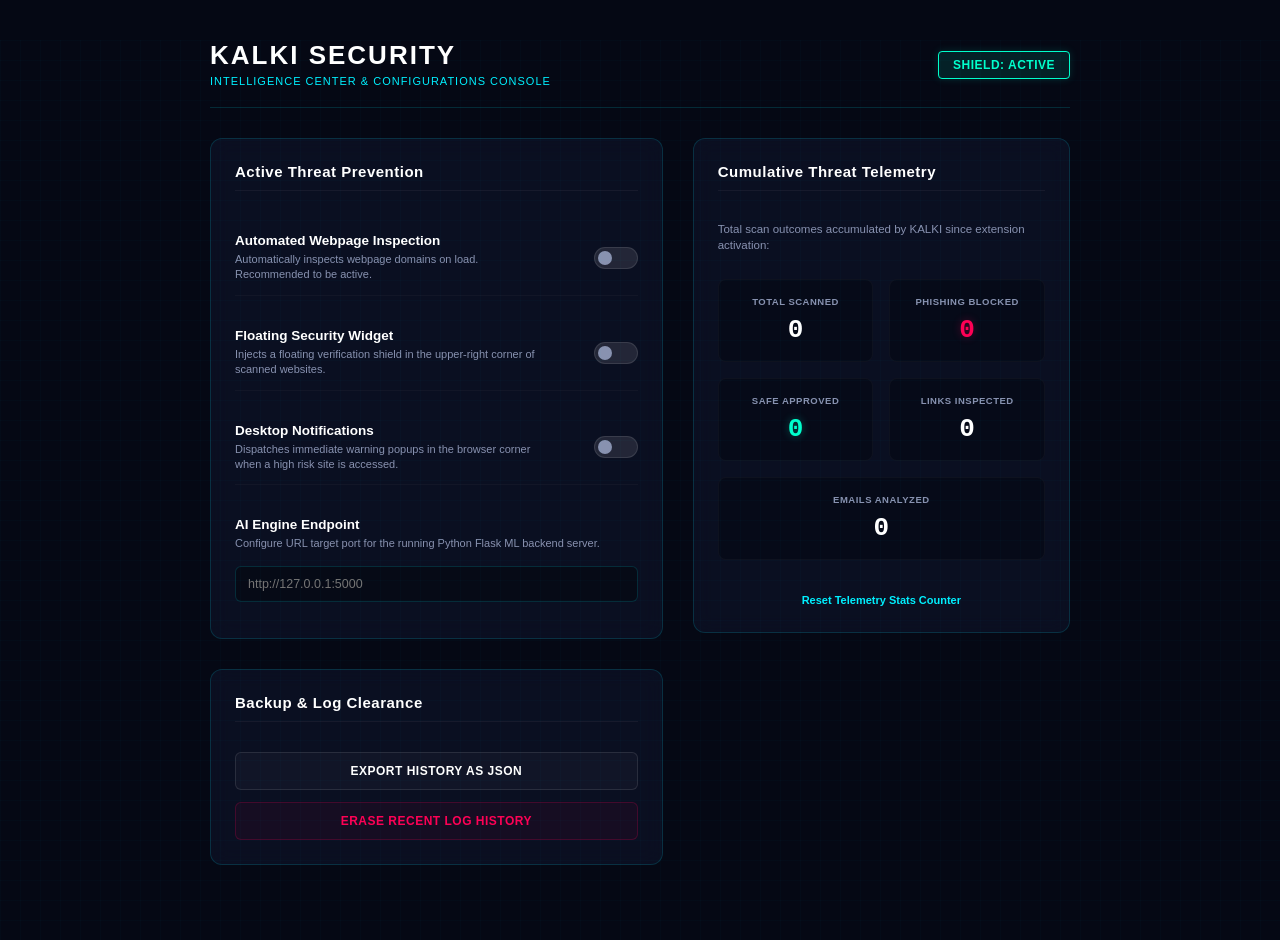
==== extension/settings.html @ 386f2572 "Initial commit of KALKI extension with smart heuristics and landing page" ====
<!DOCTYPE html>
<html lang="en">
<head>
  <meta charset="UTF-8">
  <meta name="viewport" content="width=device-width, initial-scale=1.0">
  <title>KALKI Security Configurations</title>
  <link rel="stylesheet" href="popup.css">
  <style>
    /* Styling extension specifically for the full-page configurations console */
    body {
      width: 100%;
      height: 100vh;
      overflow-y: auto;
      background: var(--bg-dark);
      padding: 0;
      margin: 0;
    }

    .config-wrapper {
      max-width: 900px;
      margin: 40px auto;
      padding: 0 20px;
    }

    .settings-header {
      margin-bottom: 30px;
      display: flex;
      justify-content: space-between;
      align-items: center;
      border-bottom: 1px solid var(--border-cyan);
      padding-bottom: 20px;
    }

    .settings-brand h1 {
      font-size: 26px;
      font-weight: 900;
      letter-spacing: 2px;
      color: #ffffff;
    }

    .settings-brand p {
      color: var(--color-cyan);
      font-size: 11px;
      text-transform: uppercase;
      letter-spacing: 1px;
      margin-top: 4px;
    }

    .grid-layout {
      display: grid;
      grid-template-columns: 1.2fr 1fr;
      gap: 30px;
    }

    @media (max-width: 768px) {
      .grid-layout {
        grid-template-columns: 1fr;
      }
    }

    .panel-card {
      padding: 24px;
      display: flex;
      flex-direction: column;
      gap: 20px;
      margin-bottom: 30px;
    }

    .panel-title {
      font-size: 15px;
      font-weight: 800;
      color: #ffffff;
      border-bottom: 1px solid rgba(255, 255, 255, 0.05);
      padding-bottom: 10px;
      letter-spacing: 0.5px;
      margin-bottom: 10px;
    }

    /* Modern Cyber Switch Toggle Toggles */
    .setting-item {
      display: flex;
      justify-content: space-between;
      align-items: center;
      padding: 12px 0;
      border-bottom: 1px solid rgba(255, 255, 255, 0.03);
    }

    .setting-item:last-child {
      border-bottom: none;
    }

    .setting-info {
      display: flex;
      flex-direction: column;
      gap: 4px;
      max-width: 75%;
    }

    .setting-label {
      font-size: 13.5px;
      font-weight: 700;
      color: #ffffff;
    }

    .setting-desc {
      font-size: 11px;
      color: var(--color-text-secondary);
      line-height: 1.4;
    }

    /* Custom Checkbox Toggle Switch CSS */
    .switch {
      position: relative;
      display: inline-block;
      width: 44px;
      height: 22px;
      flex-shrink: 0;
    }

    .switch input {
      opacity: 0;
      width: 0;
      height: 0;
    }

    .slider {
      position: absolute;
      cursor: pointer;
      top: 0;
      left: 0;
      right: 0;
      bottom: 0;
      background-color: rgba(255, 255, 255, 0.1);
      transition: .3s;
      border-radius: 22px;
      border: 1px solid rgba(255, 255, 255, 0.1);
    }

    .slider::before {
      position: absolute;
      content: "";
      height: 14px;
      width: 14px;
      left: 3px;
      bottom: 3px;
      background-color: var(--color-text-secondary);
      transition: .3s;
      border-radius: 50%;
    }

    input:checked + .slider {
      background-color: rgba(0, 240, 255, 0.15);
      border-color: var(--color-cyan);
      box-shadow: 0 0 8px rgba(0, 240, 255, 0.25);
    }

    input:checked + .slider::before {
      transform: translateX(22px);
      background-color: var(--color-cyan);
      box-shadow: 0 0 6px var(--color-cyan);
    }

    /* Stats Grid Dashboard */
    .stats-layout {
      display: grid;
      grid-template-columns: 1fr 1fr;
      gap: 16px;
    }

    .stat-card {
      padding: 16px;
      background: rgba(0, 0, 0, 0.25);
      border-radius: 8px;
      border: 1px solid rgba(255, 255, 255, 0.03);
      text-align: center;
      display: flex;
      flex-direction: column;
      gap: 4px;
    }

    .stat-number {
      font-size: 26px;
      font-weight: 900;
      font-family: monospace;
      color: #ffffff;
      margin-top: 4px;
    }

    .stat-number.phish {
      color: var(--color-phish);
      text-shadow: 0 0 8px rgba(255, 0, 85, 0.3);
    }

    .stat-number.safe {
      color: var(--color-safe);
      text-shadow: 0 0 8px rgba(0, 255, 204, 0.3);
    }

    /* Utility action buttons styling */
    .btn-group-column {
      display: flex;
      flex-direction: column;
      gap: 12px;
    }

    .secondary-btn {
      width: 100%;
      background: rgba(255, 255, 255, 0.03);
      border: 1px solid rgba(255, 255, 255, 0.1);
      border-radius: 6px;
      color: #ffffff;
      padding: 11px 0;
      font-size: 12px;
      font-weight: 700;
      cursor: pointer;
      transition: all 0.3s;
      letter-spacing: 0.5px;
    }

    .secondary-btn:hover {
      background: rgba(255, 255, 255, 0.08);
      border-color: rgba(255, 255, 255, 0.2);
    }

    .danger-btn {
      width: 100%;
      background: rgba(255, 0, 85, 0.05);
      border: 1px solid rgba(255, 0, 85, 0.2);
      border-radius: 6px;
      color: var(--color-phish);
      padding: 11px 0;
      font-size: 12px;
      font-weight: 700;
      cursor: pointer;
      transition: all 0.3s;
      letter-spacing: 0.5px;
    }

    .danger-btn:hover {
      background: rgba(255, 0, 85, 0.12);
      border-color: var(--color-phish);
      box-shadow: var(--glow-phish);
    }

    .toast {
      position: fixed;
      bottom: 24px;
      right: 24px;
      background: rgba(12, 18, 38, 0.95);
      border: 1px solid var(--color-cyan);
      box-shadow: 0 4px 15px rgba(0, 240, 255, 0.2);
      color: #ffffff;
      padding: 12px 24px;
      border-radius: 6px;
      font-size: 12.5px;
      font-weight: 700;
      opacity: 0;
      transform: translateY(10px);
      transition: all 0.3s cubic-bezier(0.25, 0.8, 0.25, 1);
      z-index: 100;
    }

    .toast.show {
      opacity: 1;
      transform: translateY(0);
    }
  </style>
</head>
<body>
  <!-- Space/Cyber Grid Background -->
  <div class="cyber-grid"></div>

  <div class="config-wrapper">
    <!-- Header -->
    <header class="settings-header">
      <div class="settings-brand">
        <h1>KALKI SECURITY</h1>
        <p>Intelligence Center & Configurations Console</p>
      </div>
      <div>
        <span class="status-chip safe" style="font-size: 12px; padding: 6px 14px;">Shield: Active</span>
      </div>
    </header>

    <!-- Content Layout Grid -->
    <div class="grid-layout">
      <!-- LEFT COLUMN: SETTINGS CONTROLS -->
      <div class="left-col">
        <div class="glass panel-card">
          <h2 class="panel-title">Active Threat Prevention</h2>

          <!-- Toggle: Auto Scan -->
          <div class="setting-item">
            <div class="setting-info">
              <span class="setting-label">Automated Webpage Inspection</span>
              <span class="setting-desc">Automatically inspects webpage domains on load. Recommended to be active.</span>
            </div>
            <label class="switch">
              <input type="checkbox" id="chk-auto-scan">
              <span class="slider"></span>
            </label>
          </div>

          <!-- Toggle: Floating Badge -->
          <div class="setting-item">
            <div class="setting-info">
              <span class="setting-label">Floating Security Widget</span>
              <span class="setting-desc">Injects a floating verification shield in the upper-right corner of scanned websites.</span>
            </div>
            <label class="switch">
              <input type="checkbox" id="chk-floating-badge">
              <span class="slider"></span>
            </label>
          </div>

          <!-- Toggle: Notifications -->
          <div class="setting-item">
            <div class="setting-info">
              <span class="setting-label">Desktop Notifications</span>
              <span class="setting-desc">Dispatches immediate warning popups in the browser corner when a high risk site is accessed.</span>
            </div>
            <label class="switch">
              <input type="checkbox" id="chk-notifications">
              <span class="slider"></span>
            </label>
          </div>

          <!-- Input: Backend Url -->
          <div class="setting-item" style="flex-direction: column; align-items: flex-start; gap: 10px;">
            <div class="setting-info" style="max-width: 100%;">
              <span class="setting-label">AI Engine Endpoint</span>
              <span class="setting-desc">Configure URL target port for the running Python Flask ML backend server.</span>
            </div>
            <input type="text" id="txt-backend-url" placeholder="http://127.0.0.1:5000" style="margin-top: 4px;">
          </div>
        </div>

        <div class="glass panel-card">
          <h2 class="panel-title">Backup & Log Clearance</h2>
          <div class="btn-group-column">
            <button id="btn-export-logs" class="secondary-btn">EXPORT HISTORY AS JSON</button>
            <button id="btn-clear-history" class="danger-btn">ERASE RECENT LOG HISTORY</button>
          </div>
        </div>
      </div>

      <!-- RIGHT COLUMN: METRICS & TELEMETRY -->
      <div class="right-col">
        <div class="glass panel-card">
          <h2 class="panel-title">Cumulative Threat Telemetry</h2>
          <p class="section-desc" style="margin-bottom: 6px;">Total scan outcomes accumulated by KALKI since extension activation:</p>
          
          <div class="stats-layout">
            <div class="stat-card">
              <span class="label">Total Scanned</span>
              <div class="stat-number" id="stat-total-scans">0</div>
            </div>
            <div class="stat-card">
              <span class="label">Phishing Blocked</span>
              <div class="stat-number phish" id="stat-phishing-blocked">0</div>
            </div>
            <div class="stat-card">
              <span class="label">Safe Approved</span>
              <div class="stat-number safe" id="stat-safe-scans">0</div>
            </div>
            <div class="stat-card">
              <span class="label">Links Inspected</span>
              <div class="stat-number" id="stat-url-scans">0</div>
            </div>
            <div class="stat-card" style="grid-column: span 2;">
              <span class="label">Emails Analyzed</span>
              <div class="stat-number" id="stat-email-scans">0</div>
            </div>
          </div>

          <div style="text-align: center; margin-top: 10px;">
            <button id="btn-reset-stats" class="link-btn" style="font-size: 11px;">Reset Telemetry Stats Counter</button>
          </div>
        </div>
      </div>
    </div>
  </div>

  <!-- Toast popup for notifications -->
  <div id="settings-toast" class="toast">Configuration Saved Successfully.</div>

  <!-- Scripts -->
  <script src="utils.js"></script>
  <script src="settings.js"></script>
</body>
</html>
---- extension/popup.css ----
/* 
   KALKI - Extension Popup Stylesheet
   Theme: Cybersecurity Console (Microsoft Defender & CrowdStrike inspired)
   Color Palette: Deep Navy, Glassmorphic panels, Neon Cyan, Cyber Blue, Alert Pink-Red
*/

:root {
  --bg-dark: #050814;
  --bg-card: rgba(12, 18, 38, 0.75);
  --border-cyan: rgba(0, 240, 255, 0.15);
  --border-cyan-active: rgba(0, 240, 255, 0.4);
  
  --color-cyan: #00f0ff;
  --color-blue: #0066cc;
  --color-text-primary: #f0f4f8;
  --color-text-secondary: #8892b0;
  --color-safe: #00ffcc;
  --color-phish: #ff0055;
  --color-warn: #ffa500;
  
  --glow-cyan: 0 0 10px rgba(0, 240, 255, 0.3);
  --glow-safe: 0 0 12px rgba(0, 255, 204, 0.4);
  --glow-phish: 0 0 12px rgba(255, 0, 85, 0.4);
}

* {
  margin: 0;
  padding: 0;
  box-sizing: border-box;
}

body {
  width: 360px;
  height: 530px;
  background-color: var(--bg-dark);
  color: var(--color-text-primary);
  font-family: -apple-system, BlinkMacSystemFont, "Segoe UI", Roboto, "Helvetica Neue", Arial, sans-serif;
  overflow: hidden;
  position: relative;
}

/* Futuristic grid overlay background */
.cyber-grid {
  position: absolute;
  top: 0;
  left: 0;
  width: 100%;
  height: 100%;
  z-index: 1;
  background-image: 
    linear-gradient(rgba(0, 240, 255, 0.02) 1px, transparent 1px),
    linear-gradient(90deg, rgba(0, 240, 255, 0.02) 1px, transparent 1px);
  background-size: 20px 20px;
  pointer-events: none;
}

.app-container {
  position: relative;
  z-index: 2;
  width: 100%;
  height: 100%;
  display: flex;
  flex-direction: column;
}

/* Header styling */
.app-header {
  display: flex;
  justify-content: space-between;
  align-items: center;
  padding: 14px 16px;
  background: rgba(8, 12, 28, 0.85);
  border-bottom: 1px solid var(--border-cyan);
  backdrop-filter: blur(8px);
}

.brand {
  display: flex;
  align-items: center;
  gap: 10px;
}

.brand-logo {
  width: 26px;
  height: 26px;
  fill: var(--color-cyan);
  filter: drop-shadow(0 0 4px rgba(0, 240, 255, 0.6));
}

.brand-text h1 {
  font-size: 16px;
  font-weight: 900;
  letter-spacing: 1.5px;
  color: #ffffff;
  line-height: 1.1;
}

.brand-text .tagline {
  font-size: 8.5px;
  color: var(--color-text-secondary);
  letter-spacing: 0.5px;
  text-transform: uppercase;
}

.icon-btn {
  background: transparent;
  border: none;
  color: var(--color-text-secondary);
  cursor: pointer;
  padding: 6px;
  border-radius: 6px;
  transition: all 0.2s;
  display: flex;
  align-items: center;
  justify-content: center;
}

.icon-btn:hover {
  color: var(--color-cyan);
  background: rgba(0, 240, 255, 0.08);
}

/* Navigation Tabs */
.tab-navigation {
  display: flex;
  background: rgba(6, 10, 24, 0.9);
  border-bottom: 1px solid var(--border-cyan);
}

.tab-btn {
  flex: 1;
  background: none;
  border: none;
  color: var(--color-text-secondary);
  padding: 10px 0;
  font-size: 11.5px;
  font-weight: 700;
  text-transform: uppercase;
  letter-spacing: 0.8px;
  cursor: pointer;
  transition: all 0.3s;
  border-bottom: 2px solid transparent;
}

.tab-btn:hover {
  color: var(--color-cyan);
}

.tab-btn.active {
  color: var(--color-cyan);
  border-bottom-color: var(--color-cyan);
  background: rgba(0, 240, 255, 0.03);
}

/* Main Body scrollable viewport */
.app-body {
  flex: 1;
  padding: 14px;
  overflow-y: auto;
}

.app-body::-webkit-scrollbar {
  width: 4px;
}

.app-body::-webkit-scrollbar-track {
  background: transparent;
}

.app-body::-webkit-scrollbar-thumb {
  background: rgba(0, 240, 255, 0.2);
  border-radius: 2px;
}

/* Tab Panel States */
.tab-content {
  display: none;
  animation: fadeIn 0.4s ease-out;
}

.tab-content.active {
  display: block;
}

/* Glassmorphic Panel Cards */
.glass {
  background: var(--bg-card);
  border: 1px solid var(--border-cyan);
  border-radius: 12px;
  backdrop-filter: blur(10px);
  position: relative;
  overflow: hidden;
  transition: border-color 0.3s, box-shadow 0.3s;
}

.glass:hover {
  border-color: var(--border-cyan-active);
}

.status-card {
  padding: 16px;
  display: flex;
  flex-direction: column;
  gap: 12px;
}

.card-glow {
  position: absolute;
  top: 0;
  left: 50%;
  transform: translateX(-50%);
  width: 120px;
  height: 2px;
  border-radius: 50%;
  filter: blur(8px);
  transition: background 0.8s ease;
}

.status-header {
  display: flex;
  justify-content: space-between;
  align-items: center;
}

.section-title {
  font-size: 10px;
  font-weight: 700;
  color: var(--color-text-secondary);
  letter-spacing: 1px;
}

/* Status Chips */
.status-chip {
  padding: 3px 10px;
  border-radius: 4px;
  font-size: 11px;
  font-weight: 800;
  letter-spacing: 0.5px;
  border: 1px solid transparent;
  text-transform: uppercase;
}

.status-chip.loading {
  background: rgba(255, 255, 255, 0.05);
  color: var(--color-text-secondary);
  border-color: rgba(255, 255, 255, 0.1);
  animation: pulse 1.5s infinite;
}

.status-chip.safe {
  background: rgba(0, 255, 204, 0.1);
  color: var(--color-safe);
  border-color: var(--color-safe);
  box-shadow: 0 0 8px rgba(0, 255, 204, 0.15);
}

.status-chip.phishing {
  background: rgba(255, 0, 85, 0.1);
  color: var(--color-phish);
  border-color: var(--color-phish);
  box-shadow: 0 0 8px rgba(255, 0, 85, 0.15);
}

.status-chip.warn {
  background: rgba(255, 170, 0, 0.1);
  color: var(--color-warn);
  border-color: var(--color-warn);
}

.site-info {
  border-bottom: 1px solid rgba(255, 255, 255, 0.05);
  padding-bottom: 12px;
}

.label {
  font-size: 9.5px;
  font-weight: 700;
  text-transform: uppercase;
  color: var(--color-text-secondary);
  letter-spacing: 0.5px;
  display: block;
}

.domain-text {
  font-size: 16px;
  font-weight: 700;
  color: #ffffff;
  margin-top: 2px;
  word-break: break-all;
}

.url-text {
  font-size: 11px;
  color: var(--color-text-secondary);
  word-break: break-all;
  white-space: nowrap;
  overflow: hidden;
  text-overflow: ellipsis;
  margin-top: 1px;
}

/* Metrics and Gauges grid */
.metrics-grid {
  display: grid;
  grid-template-columns: 105px 1fr;
  gap: 16px;
  align-items: center;
  margin-top: 4px;
}

.metric-gauge {
  display: flex;
  justify-content: center;
  align-items: center;
}

.risk-gauge {
  width: 105px;
  height: 105px;
}

.gauge-bg {
  stroke: rgba(255, 255, 255, 0.03);
  stroke-width: 7;
  fill: transparent;
}

.gauge-fill {
  stroke: var(--color-cyan);
  stroke-width: 7;
  fill: transparent;
  stroke-dasharray: 251.2;
  stroke-dashoffset: 251.2;
  stroke-linecap: round;
  transform: rotate(-90deg);
  transform-origin: 50px 50px;
  transition: stroke-dashoffset 0.8s cubic-bezier(0.25, 1, 0.5, 1), stroke 0.8s ease;
}

.gauge-text {
  text-anchor: middle;
  fill: #ffffff;
  font-size: 22px;
  font-weight: 900;
  font-family: monospace;
}

.gauge-label {
  text-anchor: middle;
  fill: var(--color-text-secondary);
  font-size: 8px;
  font-weight: 700;
  letter-spacing: 1px;
}

.metric-stats {
  display: flex;
  flex-direction: column;
  gap: 12px;
}

.stat-box {
  display: flex;
  flex-direction: column;
  gap: 2px;
}

.stat-value {
  font-size: 18px;
  font-weight: 700;
  color: #ffffff;
}

.font-neon {
  text-shadow: 0 0 6px rgba(255, 255, 255, 0.2);
  transition: color 0.5s;
}

.progress-bar-bg {
  height: 4px;
  background: rgba(255, 255, 255, 0.08);
  border-radius: 2px;
  margin-top: 4px;
  overflow: hidden;
}

.progress-bar-fill {
  height: 100%;
  width: 0%;
  background: linear-gradient(90deg, var(--color-blue), var(--color-cyan));
  border-radius: 2px;
  box-shadow: var(--glow-cyan);
  transition: width 0.8s cubic-bezier(0.25, 1, 0.5, 1);
}

/* Heuristics explanations block */
.threat-reasons-container {
  background: rgba(0, 0, 0, 0.2);
  border-radius: 8px;
  padding: 10px;
  border: 1px solid rgba(255, 255, 255, 0.03);
}

.reasons-list {
  list-style: none;
  margin-top: 6px;
  display: flex;
  flex-direction: column;
  gap: 5px;
}

.reasons-list li {
  font-size: 11px;
  color: #ccd6f6;
  line-height: 1.35;
  padding-left: 12px;
  position: relative;
}

.reasons-list li::before {
  content: "•";
  position: absolute;
  left: 2px;
  color: var(--color-cyan);
}

/* TAB 2: MANUAL SCANNER STYLING */
.scanner-toggle {
  display: flex;
  background: rgba(6, 10, 24, 0.5);
  border: 1px solid var(--border-cyan);
  border-radius: 8px;
  margin-bottom: 12px;
  padding: 3px;
}

.scanner-tab {
  flex: 1;
  background: none;
  border: none;
  color: var(--color-text-secondary);
  padding: 8px 0;
  font-size: 11px;
  font-weight: 700;
  cursor: pointer;
  border-radius: 5px;
  transition: all 0.2s;
}

.scanner-tab.active {
  background: rgba(0, 240, 255, 0.1);
  color: var(--color-cyan);
}

.scanner-frame {
  display: none;
}

.scanner-frame.active {
  display: block;
}

.card-container {
  padding: 16px;
}

.card-container h3 {
  font-size: 15px;
  font-weight: 700;
  color: #ffffff;
  margin-bottom: 4px;
}

.section-desc {
  font-size: 11.5px;
  color: var(--color-text-secondary);
  margin-bottom: 14px;
  line-height: 1.4;
}

.input-group {
  margin-bottom: 14px;
}

input[type="text"], textarea {
  width: 100%;
  background: rgba(0, 0, 0, 0.3);
  border: 1px solid var(--border-cyan);
  border-radius: 6px;
  padding: 10px 12px;
  color: #ffffff;
  font-size: 12.5px;
  font-family: inherit;
  transition: border-color 0.2s, box-shadow 0.2s;
}

input[type="text"]:focus, textarea:focus {
  outline: none;
  border-color: rgba(0, 240, 255, 0.5);
  box-shadow: 0 0 8px rgba(0, 240, 255, 0.15);
}

textarea {
  resize: none;
}

/* Button style */
.glow-btn {
  width: 100%;
  background: linear-gradient(135deg, var(--color-blue) 0%, #0044aa 100%);
  border: 1px solid rgba(0, 240, 255, 0.3);
  border-radius: 6px;
  color: #ffffff;
  padding: 11px 0;
  font-size: 12px;
  font-weight: 700;
  letter-spacing: 1px;
  cursor: pointer;
  transition: all 0.3s;
  position: relative;
  overflow: hidden;
  box-shadow: 0 4px 15px rgba(0, 102, 204, 0.3);
}

.glow-btn:hover {
  transform: translateY(-1px);
  border-color: var(--color-cyan);
  box-shadow: 0 6px 20px rgba(0, 240, 255, 0.3);
}

.glow-btn:active {
  transform: translateY(1px);
}

.glow-btn.loading span {
  opacity: 0;
}

.glow-btn.loading::after {
  content: "";
  position: absolute;
  width: 16px;
  height: 16px;
  top: 0;
  left: 0;
  right: 0;
  bottom: 0;
  margin: auto;
  border: 2px solid transparent;
  border-top-color: #ffffff;
  border-radius: 50%;
  animation: spin 0.8s linear infinite;
}

/* Manual Result Drawer Card */
.result-card {
  margin-top: 14px;
  padding: 14px;
  display: none;
  animation: slideUp 0.3s ease-out;
}

.result-header {
  display: flex;
  justify-content: space-between;
  align-items: center;
  border-bottom: 1px solid rgba(255, 255, 255, 0.05);
  padding-bottom: 8px;
  margin-bottom: 8px;
}

.result-header h4 {
  font-size: 11px;
  font-weight: 700;
  letter-spacing: 1px;
  color: var(--color-text-secondary);
}

.close-btn {
  background: none;
  border: none;
  color: var(--color-text-secondary);
  font-size: 18px;
  cursor: pointer;
  line-height: 1;
}

.close-btn:hover {
  color: #ffffff;
}

.result-badge-row {
  display: flex;
  justify-content: space-between;
  align-items: center;
}

.result-risk-meta {
  text-align: right;
}

/* TAB 3: SCAN HISTORY LOGS */
.history-card {
  padding: 16px;
  max-height: 380px;
  display: flex;
  flex-direction: column;
}

.history-header {
  display: flex;
  justify-content: space-between;
  align-items: center;
  margin-bottom: 12px;
}

.link-btn {
  background: none;
  border: none;
  color: var(--color-cyan);
  font-size: 11px;
  font-weight: 700;
  cursor: pointer;
}

.link-btn:hover {
  text-decoration: underline;
}

.history-list-wrapper {
  overflow-y: auto;
  max-height: 300px;
}

.history-list-wrapper::-webkit-scrollbar {
  width: 3px;
}

.history-list-wrapper::-webkit-scrollbar-thumb {
  background: rgba(255, 255, 255, 0.1);
  border-radius: 1.5px;
}

.history-list {
  list-style: none;
  display: flex;
  flex-direction: column;
  gap: 8px;
}

.history-item {
  display: flex;
  justify-content: space-between;
  align-items: center;
  padding: 8px 10px;
  border-radius: 6px;
  background: rgba(0, 0, 0, 0.2);
  border: 1px solid rgba(255, 255, 255, 0.03);
}

.history-item-left {
  display: flex;
  flex-direction: column;
  gap: 2px;
  max-width: 70%;
}

.history-source {
  font-size: 11.5px;
  font-weight: 700;
  color: #ffffff;
  overflow: hidden;
  text-overflow: ellipsis;
  white-space: nowrap;
}

.history-meta {
  font-size: 9px;
  color: var(--color-text-secondary);
}

.history-item-right {
  display: flex;
  flex-direction: column;
  align-items: flex-end;
  gap: 2px;
}

.history-pill {
  font-size: 9px;
  font-weight: 800;
  padding: 1px 5px;
  border-radius: 3px;
  text-transform: uppercase;
}

.history-pill.safe {
  color: var(--color-safe);
  border: 1px solid var(--color-safe);
  background: rgba(0, 255, 204, 0.05);
}

.history-pill.phishing {
  color: var(--color-phish);
  border: 1px solid var(--color-phish);
  background: rgba(255, 0, 85, 0.05);
}

.history-score {
  font-size: 9.5px;
  color: var(--color-text-secondary);
  font-weight: 700;
}

.empty-history {
  text-align: center;
  color: var(--color-text-secondary);
  font-size: 11px;
  padding: 30px 0;
  font-style: italic;
}

/* Footer Styling */
.app-footer {
  text-align: center;
  padding: 8px 0;
  font-size: 9px;
  color: var(--color-text-secondary);
  letter-spacing: 0.5px;
  background: rgba(5, 8, 20, 0.9);
  border-top: 1px solid var(--border-cyan);
}

/* Animations */
@keyframes fadeIn {
  from { opacity: 0; transform: translateY(4px); }
  to { opacity: 1; transform: translateY(0); }
}

@keyframes slideUp {
  from { opacity: 0; transform: translateY(8px); }
  to { opacity: 1; transform: translateY(0); }
}

@keyframes spin {
  from { transform: rotate(0deg); }
  to { transform: rotate(360deg); }
}

@keyframes pulse {
  0% { opacity: 0.6; }
  50% { opacity: 1; }
  100% { opacity: 0.6; }
}

/* Loading skeletons */
.loading-skeleton {
  height: 12px;
  background: linear-gradient(90deg, rgba(255, 255, 255, 0.03) 25%, rgba(255, 255, 255, 0.08) 50%, rgba(255, 255, 255, 0.03) 75%);
  background-size: 200% 100%;
  animation: skeleton-loading 1.5s infinite;
  border-radius: 4px;
}

.loading-skeleton::before {
  display: none !important;
}

@keyframes skeleton-loading {
  0% { background-position: 200% 0; }
  100% { background-position: -200% 0; }
}
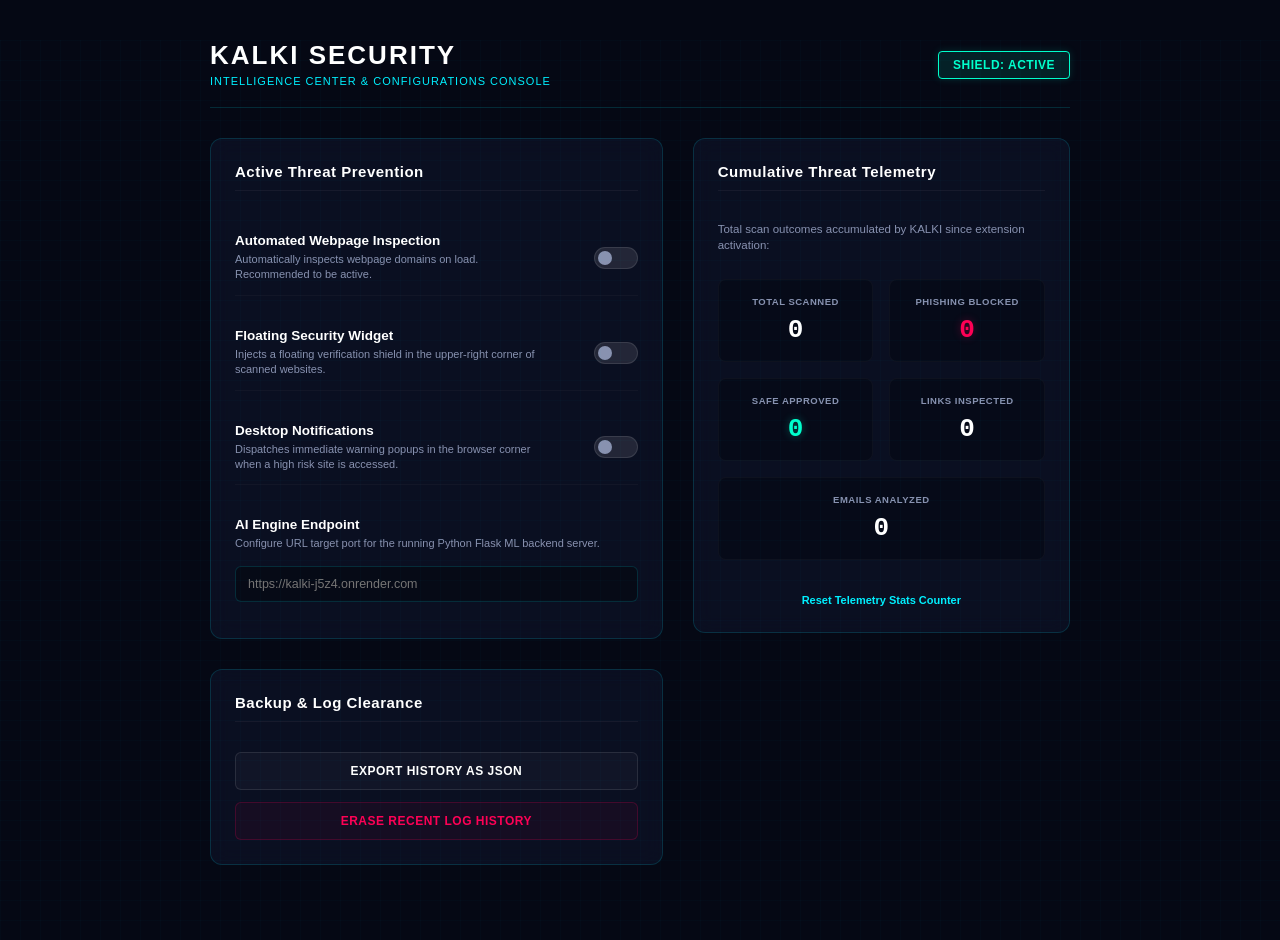
==== commit 69589431: "feat(client): update endpoints to new Render production URL" ====
--- a/extension/settings.html
+++ b/extension/settings.html
@@ -331,7 +331,7 @@
               <span class="setting-label">AI Engine Endpoint</span>
               <span class="setting-desc">Configure URL target port for the running Python Flask ML backend server.</span>
             </div>
-            <input type="text" id="txt-backend-url" placeholder="http://127.0.0.1:5000" style="margin-top: 4px;">
+            <input type="text" id="txt-backend-url" placeholder="https://kalki-j5z4.onrender.com" style="margin-top: 4px;">
           </div>
         </div>
 
